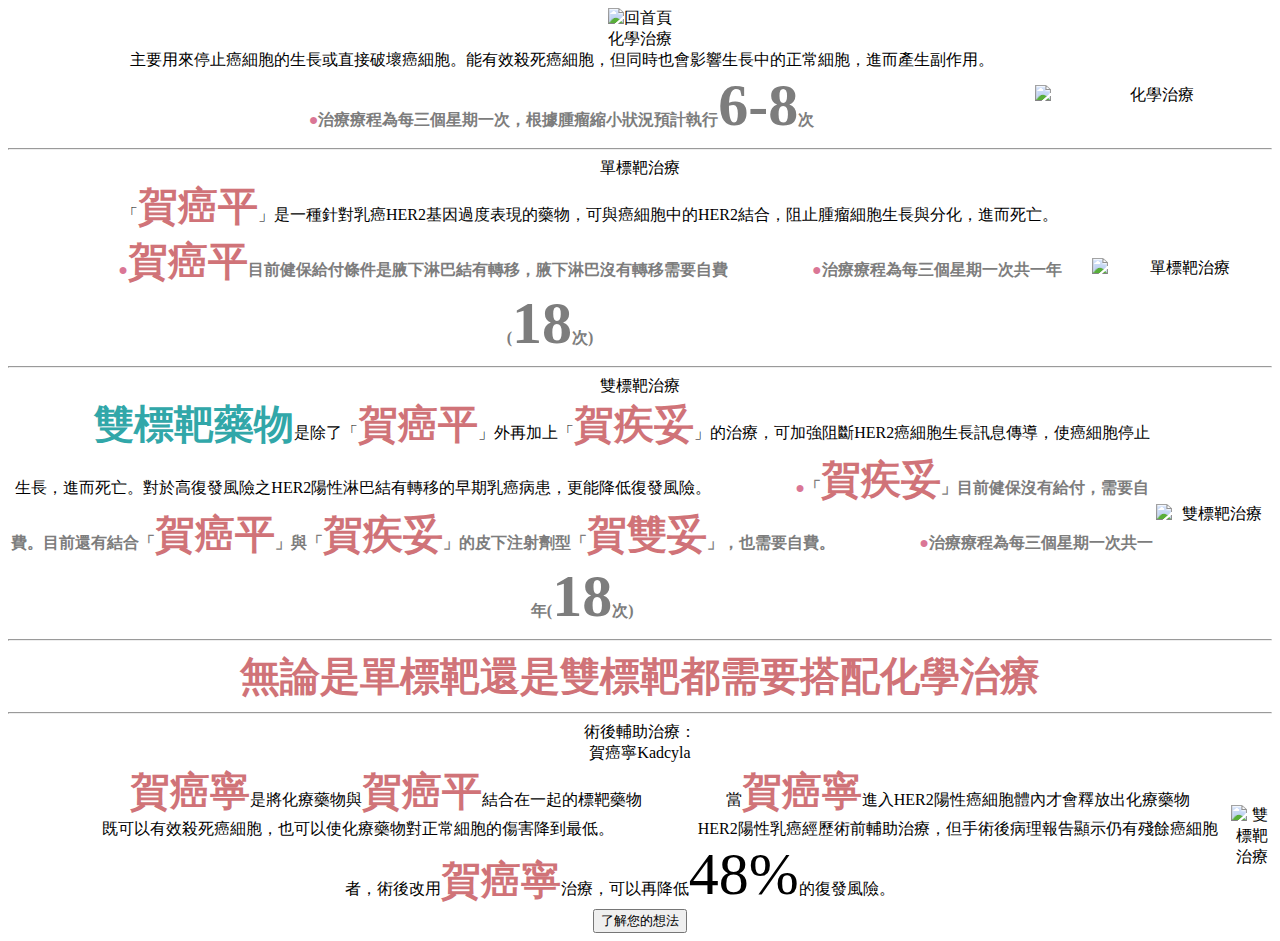
==== medical_option.html @ 38796e99 "20230718 - Slightly modify the css settings on medical_option.html." ====
<!DOCTYPE html>
<html lang="en" xmlns="http://www.w3.org/1999/html">
<head>
    <meta charset="UTF-8">
    <title>醫療選項簡介</title>
    <link rel="stylesheet" href="style/background.css">
    <link rel="stylesheet" href="style/content.css">
    <link rel="stylesheet" href="style/medical_option.css">
    <link rel="stylesheet" href="style/menu.css">
    <link rel="icon" href="resources/favicon.ico" type="image/x-icon"/>
</head>
<body>
<div class="menu" onclick="window.open('dictionary.html', '_self')">
    <img class="menu-logo" src="resources/menu.png" alt="回首頁"/>
</div>

<span class="paragraph point">化學治療</span>
<div class="option_box">
    <div class="option">
        <span class="paragraph">主要用來停止癌細胞的生長或直接破壞癌細胞。能有效殺死癌細胞，但同時也會影響生長中的正常細胞，進而產生副作用。</span>
        <span class="paragraph detail">治療療程為每三個星期一次，根據腫瘤縮小狀況預計執行<span class="number">6-8</span>次</span>
    </div>
    <img src="resources/therapy/opt_chemistry.png" class="option_img" alt="化學治療">
</div>
<hr/>

<span class="paragraph point">單標靶治療</span>
<div class="option_box">
    <div class="option">
        <span class="paragraph">「<span class="highlight">賀癌平</span>」是一種針對乳癌HER2基因過度表現的藥物，可與癌細胞中的HER2結合，阻止腫瘤細胞生長與分化，進而死亡。</span>
        <span class="paragraph detail"><span class="highlight">賀癌平</span>目前健保給付條件是腋下淋巴結有轉移，腋下淋巴沒有轉移需要自費</span>
        <span class="paragraph detail">治療療程為每三個星期一次共一年(<span class="number">18</span>次)</span>
    </div>
    <img src="resources/therapy/opt_single.png" class="option_img" alt="單標靶治療">
</div>
<hr/>

<span class="paragraph point">雙標靶治療</span>
<div class="option_box">
    <div class="option">
        <span class="paragraph"><span class="highlight highlight2">雙標靶藥物</span>是除了「<span
                class="highlight">賀癌平</span>」外再加上「<span class="highlight">賀疾妥</span>」的治療，可加強阻斷HER2癌細胞生長訊息傳導，使癌細胞停止生長，進而死亡。對於高復發風險之HER2陽性淋巴結有轉移的早期乳癌病患，更能降低復發風險。</span>
        <span class="paragraph detail">「<span
                class="highlight">賀疾妥</span>」目前健保沒有給付，需要自費。目前還有結合「<span
                class="highlight">賀癌平</span>」與「<span class="highlight">賀疾妥</span>」的皮下注射劑型「<span
                class="highlight">賀雙妥</span>」，也需要自費。</span>
        <span class="paragraph detail">治療療程為每三個星期一次共一年(<span class="number">18</span>次)</span>
    </div>
    <img src="resources/therapy/opt_dual.png" class="option_img" alt="雙標靶治療">
</div>

<hr class="bar"/>
<div class="paragraph highlight warming">無論是單標靶還是雙標靶都需要搭配化學治療</div>
<hr class="bar"/>

<span class="paragraph point">術後輔助治療：<br>賀癌寧Kadcyla</span>
<div class="option_box">
    <div class="option">
        <span class="paragraph"><span class="highlight">賀癌寧</span>是將化療藥物與<span class="highlight">賀癌平</span>結合在一起的標靶藥物</span>
        <span class="paragraph">當<span class="highlight">賀癌寧</span>進入HER2陽性癌細胞體內才會釋放出化療藥物</span>
        <span class="paragraph">既可以有效殺死癌細胞，也可以使化療藥物對正常細胞的傷害降到最低。</span>
        <span class="paragraph">HER2陽性乳癌經歷術前輔助治療，但手術後病理報告顯示仍有殘餘癌細胞者，術後改用<span
                class="highlight">賀癌寧</span>治療，可以再降低<span class="number">48%</span>的復發風險。</span>
    </div>
    <div class="description">
        <img src="resources/therapy/opt_after.png" alt="雙標靶治療">
    </div>
</div>


<button onclick="window.open('understanding.html', '_self')">了解您的想法</button>
</body>
</html>
---- style/medical_option.css ----
body {
    text-align: center;
}

.detail {
    font-weight: bolder;
    color: #7D7D7D;
}

.detail::before {
    content: "●";
    color: #DA7695;
}

.number {
    font-size: 60px;
}

.option_box {
    display: flex;
    justify-content: center;
    align-items: center;
}

.option {
}

.option_img {
    width: 28%;
    height: 28%;
}

.description {
    max-width: 50vw;
}

.highlight {
    font-size: 40px;
    color: #D07378;
    font-family: "微軟正黑體", serif;
    font-weight: bolder;
}

.highlight2 {
    color: #31A7A9;
}

.option .paragraph {
    margin-left: 80px;
}
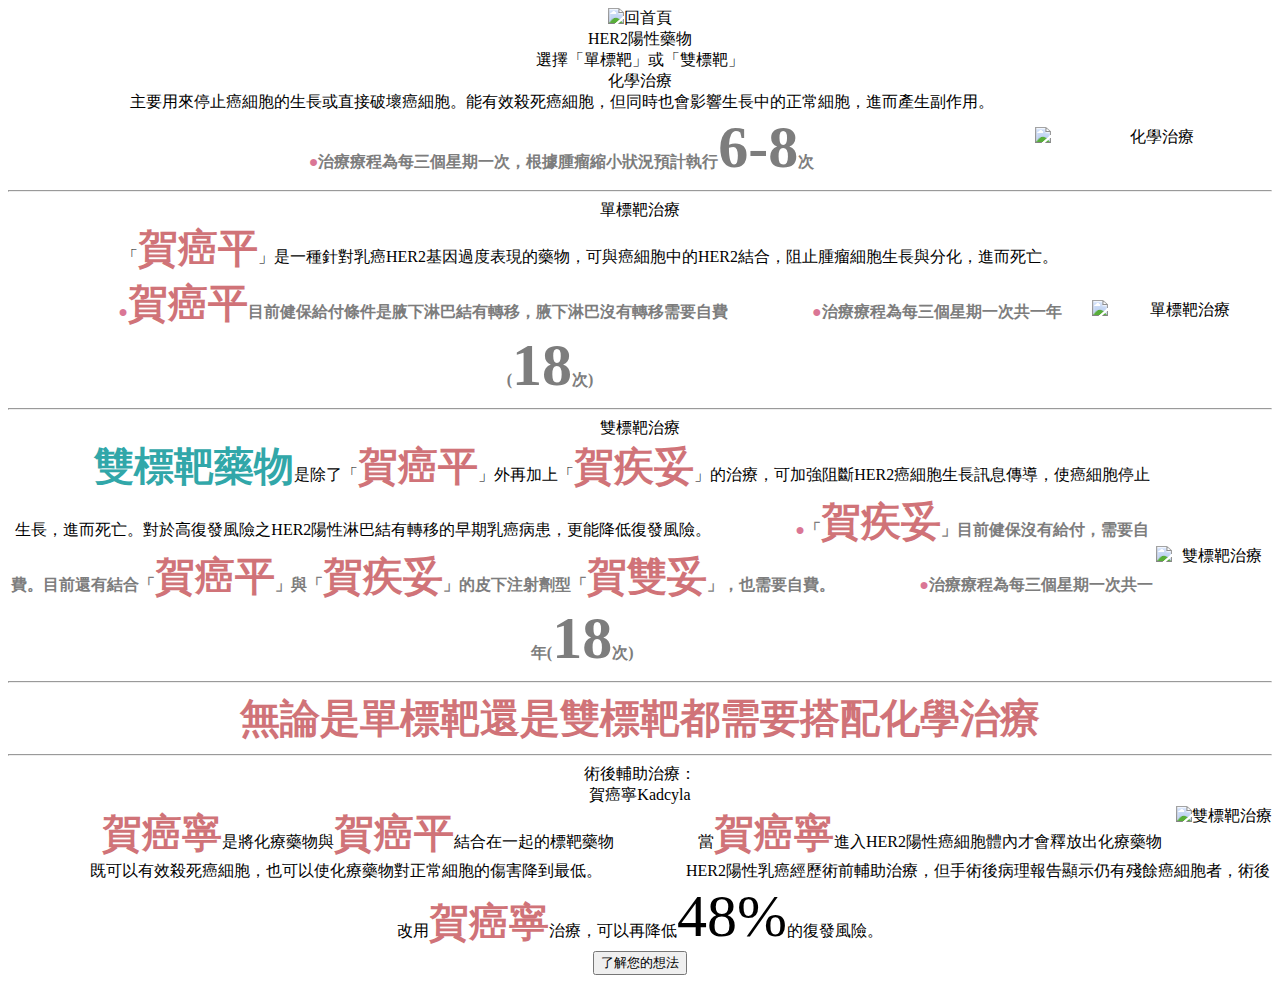
==== commit 2335c4bb: "20230723 - change the layout for medical_option.html." ====
--- a/medical_option.html
+++ b/medical_option.html
@@ -7,12 +7,16 @@
     <link rel="stylesheet" href="style/content.css">
     <link rel="stylesheet" href="style/medical_option.css">
     <link rel="stylesheet" href="style/menu.css">
+    <link rel="stylesheet" href="style/page_top.css">
+    <link rel="stylesheet" href="style/clickhint_button.css">
     <link rel="icon" href="resources/favicon.ico" type="image/x-icon"/>
 </head>
 <body>
 <div class="menu" onclick="window.open('dictionary.html', '_self')">
     <img class="menu-logo" src="resources/menu.png" alt="回首頁"/>
 </div>
+
+<div class="page_top step1">HER2陽性藥物<br>選擇「單標靶」或「雙標靶」</div>
 
 <span class="paragraph point">化學治療</span>
 <div class="option_box">
@@ -56,18 +60,19 @@
 <span class="paragraph point">術後輔助治療：<br>賀癌寧Kadcyla</span>
 <div class="option_box">
     <div class="option">
+        <div class="description">
+            <img src="resources/therapy/opt_after.png" alt="雙標靶治療">
+        </div>
         <span class="paragraph"><span class="highlight">賀癌寧</span>是將化療藥物與<span class="highlight">賀癌平</span>結合在一起的標靶藥物</span>
         <span class="paragraph">當<span class="highlight">賀癌寧</span>進入HER2陽性癌細胞體內才會釋放出化療藥物</span>
         <span class="paragraph">既可以有效殺死癌細胞，也可以使化療藥物對正常細胞的傷害降到最低。</span>
         <span class="paragraph">HER2陽性乳癌經歷術前輔助治療，但手術後病理報告顯示仍有殘餘癌細胞者，術後改用<span
                 class="highlight">賀癌寧</span>治療，可以再降低<span class="number">48%</span>的復發風險。</span>
     </div>
-    <div class="description">
-        <img src="resources/therapy/opt_after.png" alt="雙標靶治療">
-    </div>
 </div>
-
-
-<button onclick="window.open('understanding.html', '_self')">了解您的想法</button>
+<div class="button_block">
+    <button onclick="window.open('understanding.html', '_self')">了解您的想法</button>
+    <div class="click_hint content_button next"></div>
+</div>
 </body>
 </html>--- a/style/medical_option.css
+++ b/style/medical_option.css
@@ -31,7 +31,8 @@
 }
 
 .description {
-    max-width: 50vw;
+    display: inline-block;
+    float: right;
 }
 
 .highlight {
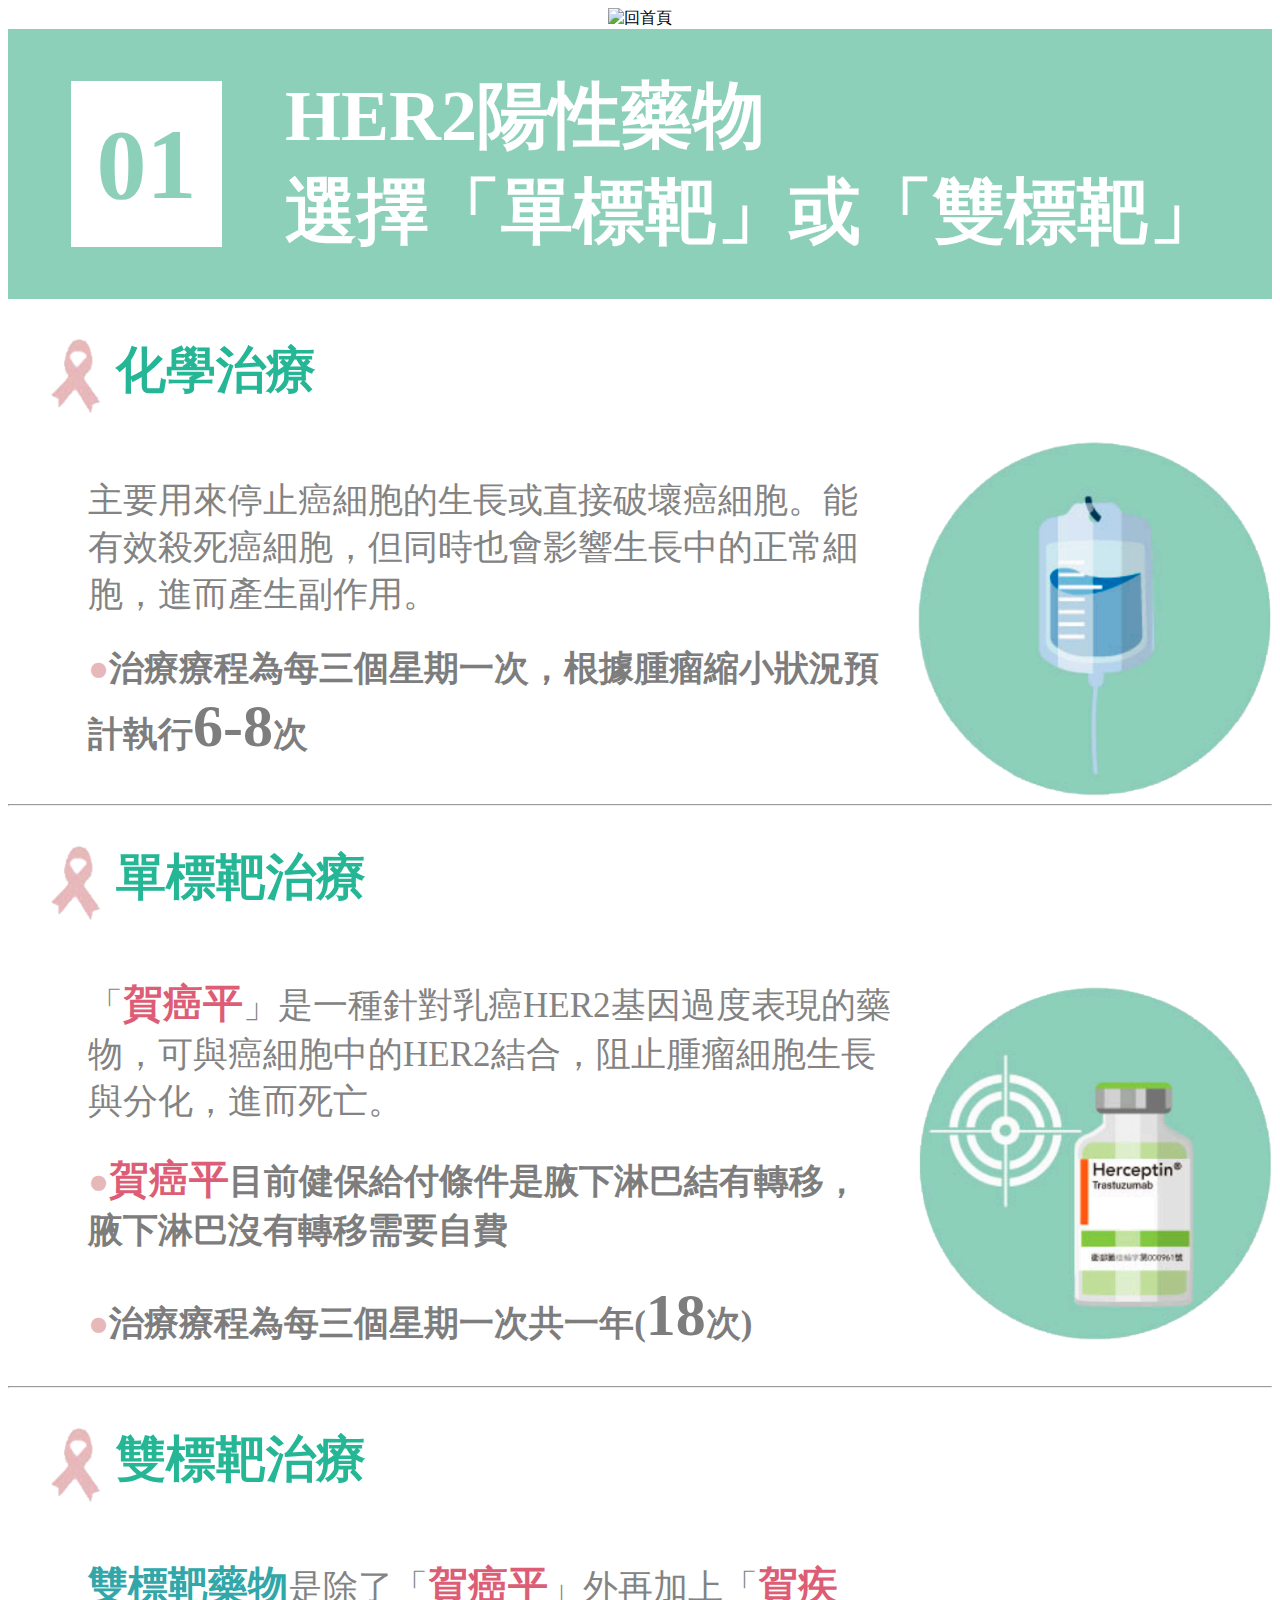
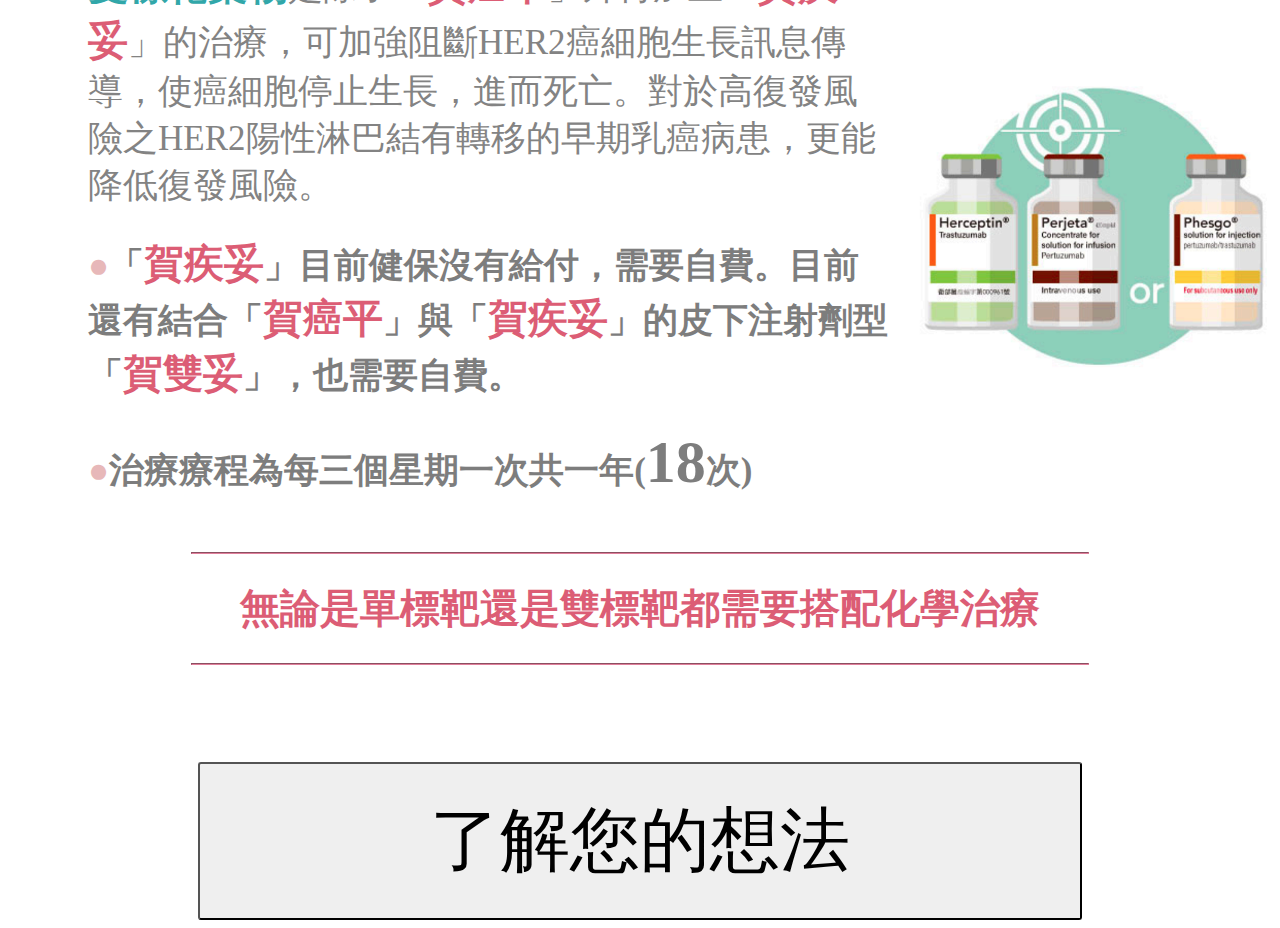
==== commit 51a34612: "20230801 - modify to her2-after." ====
--- a/medical_option.html
+++ b/medical_option.html
@@ -57,19 +57,6 @@
 <div class="paragraph highlight warming">無論是單標靶還是雙標靶都需要搭配化學治療</div>
 <hr class="bar"/>
 
-<span class="paragraph point">術後輔助治療：<br>賀癌寧Kadcyla</span>
-<div class="option_box">
-    <div class="option">
-        <div class="description">
-            <img src="resources/therapy/opt_after.png" alt="雙標靶治療">
-        </div>
-        <span class="paragraph"><span class="highlight">賀癌寧</span>是將化療藥物與<span class="highlight">賀癌平</span>結合在一起的標靶藥物</span>
-        <span class="paragraph">當<span class="highlight">賀癌寧</span>進入HER2陽性癌細胞體內才會釋放出化療藥物</span>
-        <span class="paragraph">既可以有效殺死癌細胞，也可以使化療藥物對正常細胞的傷害降到最低。</span>
-        <span class="paragraph">HER2陽性乳癌經歷術前輔助治療，但手術後病理報告顯示仍有殘餘癌細胞者，術後改用<span
-                class="highlight">賀癌寧</span>治療，可以再降低<span class="number">48%</span>的復發風險。</span>
-    </div>
-</div>
 <div class="button_block">
     <button onclick="window.open('understanding.html', '_self')">了解您的想法</button>
     <div class="click_hint content_button next"></div>
--- a/style/content.css
+++ b/style/content.css
@@ -0,0 +1,86 @@
+.attachment {
+    display: block;
+    background: radial-gradient(circle at center, rgba(255, 255, 255, 1), rgba(255, 255, 255, 0));
+    border-radius: 10px;
+    max-width: 90vw;
+    max-height: 50vh;
+
+    margin: 0 auto;
+}
+
+.paragraph {
+    display: block;
+    font-size: 35px;
+    font-family: "微軟正黑體", serif;
+    text-align: left;
+    color: #838383;
+    margin: 3%;
+}
+
+.point {
+    position: relative;
+    left: 70px;
+    color: #25B696;
+    font-size: 50px;
+    font-weight: bolder;
+}
+
+.point::before {
+    content: "";
+    background: url("../resources/therapy/point.png") no-repeat;
+    background-size: 60px auto;
+    height: 103px;
+    width: 77px;
+    position: absolute;
+    left: -70px;
+}
+
+.highlight {
+    font-size: 40px;
+    color: #4CB1B7;
+    font-family: "微軟正黑體", serif;
+}
+
+.button_block {
+    display: block;
+    margin: 0 auto;
+    width: 70%;
+    text-align: center;
+}
+
+button {
+    width: 100%;
+    min-height: 10vh;
+    font-size: 70px;
+    padding: 30px;
+    border-radius: 3px;
+    cursor: pointer;
+    margin-top: 70px;
+    font-family: syofong;
+}
+
+.img-title {
+    max-height: 100px;
+}
+
+.img-title-span {
+    margin: 3% 3% -1%;
+}
+
+.content {
+    font-size: 30px;
+    position: relative;
+    left: 70px;
+}
+
+.bar {
+    border-color: #E07F9B;
+    width: 70vw;
+    margin: 3vh auto;
+}
+
+.warming {
+    display: inline-block;
+    padding: 0;
+    margin: 0;
+}--- a/style/medical_option.css
+++ b/style/medical_option.css
@@ -9,7 +9,7 @@
 
 .detail::before {
     content: "●";
-    color: #DA7695;
+    color: #E7B8B9;
 }
 
 .number {
@@ -37,7 +37,7 @@
 
 .highlight {
     font-size: 40px;
-    color: #D07378;
+    color: #DC5D75;
     font-family: "微軟正黑體", serif;
     font-weight: bolder;
 }
--- a/style/page_top.css
+++ b/style/page_top.css
@@ -0,0 +1,55 @@
+.page_top {
+    display: flex;
+    align-items: center;
+    text-align: left;
+    min-height: 30vmin;
+    width: 100%;
+    font-family: "微軟正黑體", serif;
+    font-weight: bold;
+    font-size: 8vmin;
+    color: white;
+}
+
+.page_top::before {
+    font-size: 100px;
+    font-weight: bolder;
+    margin: 2% 5%;
+    padding: 2%;
+    background: white;
+}
+
+.step1 {
+    background: #8CD0BA;
+}
+
+.step1_5 {
+    background: #E6B7BE;
+}
+
+.step2 {
+    background: #BF8A8B;
+}
+
+.step2_5 {
+    background: #98A4CE;
+}
+
+.step1::before {
+    content: "01";
+    color: #8CD0BA;
+}
+
+.step1_5::before {
+    content: "01";
+    color: #E6B7BE;
+}
+
+.step2::before {
+    content: "02";
+    color: #BF8A8B;
+}
+
+.step2_5::before {
+    content: "02";
+    color: #98A4CE;
+}